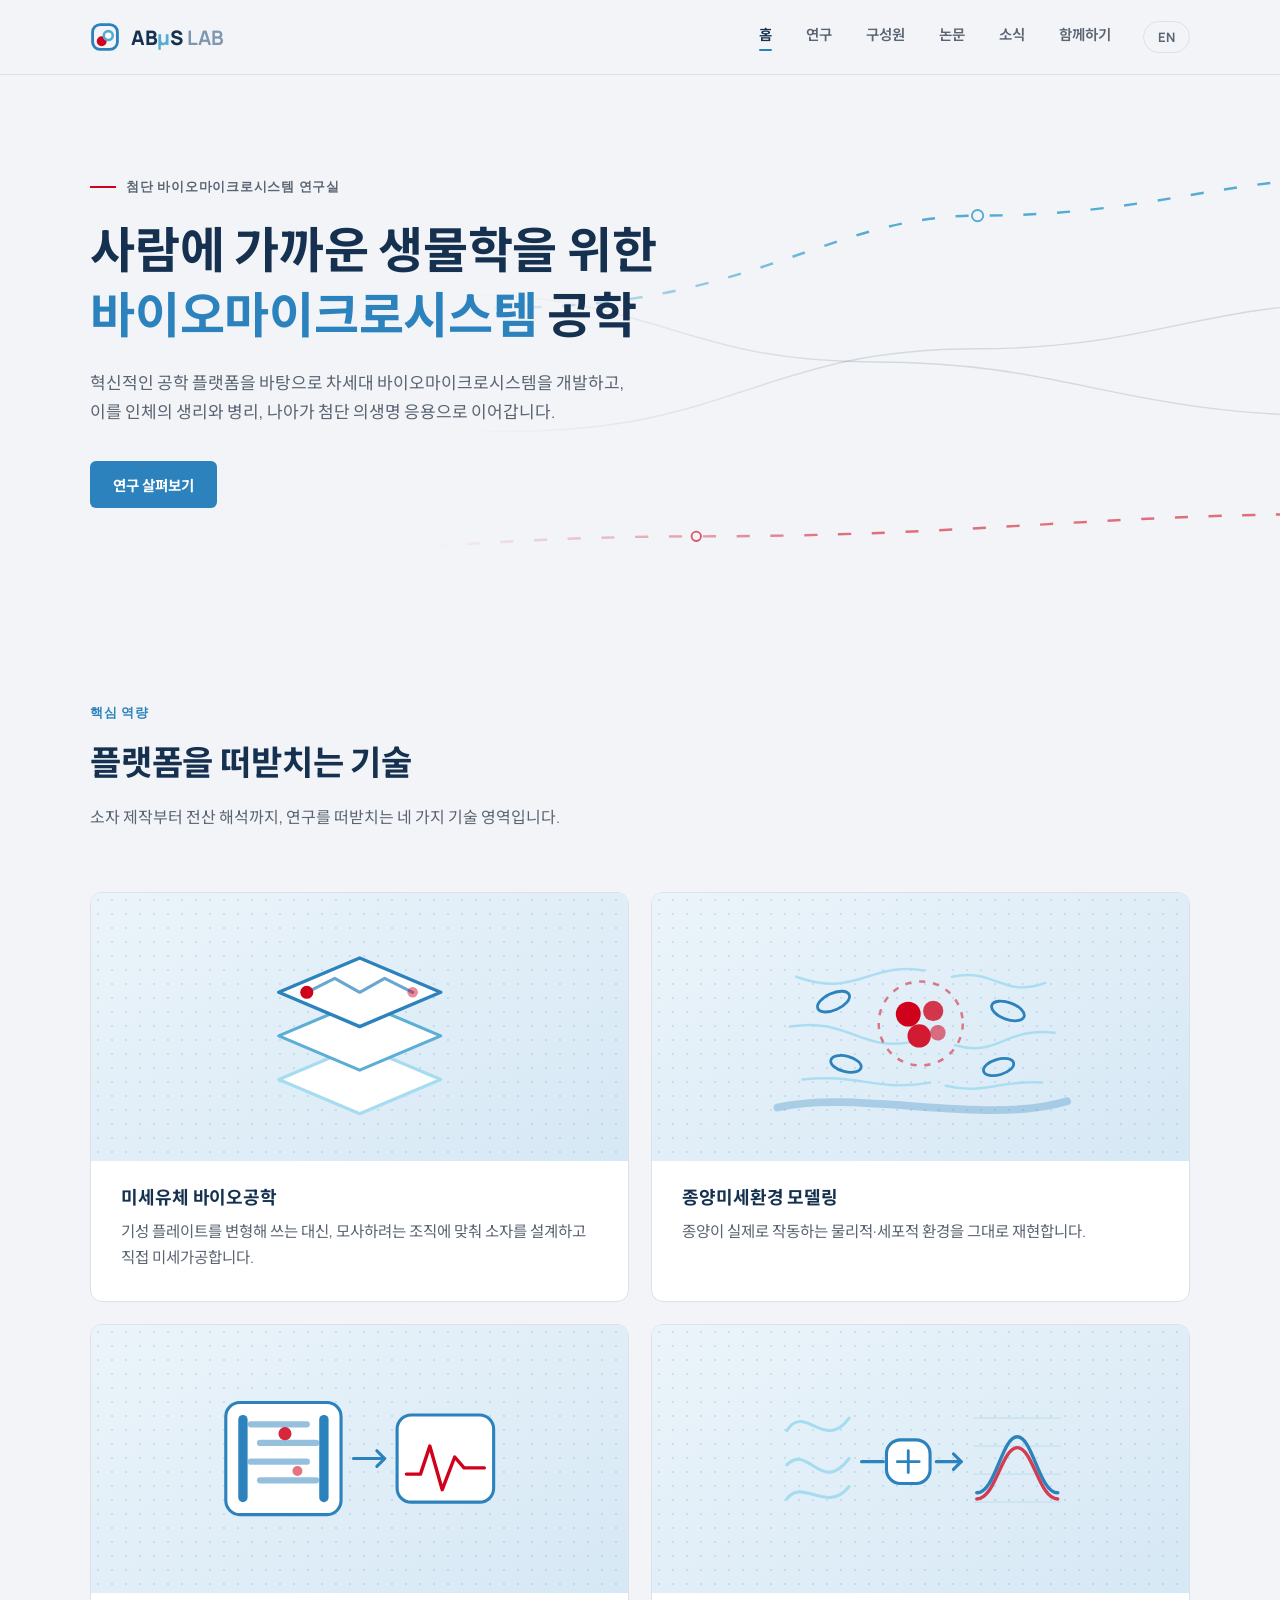
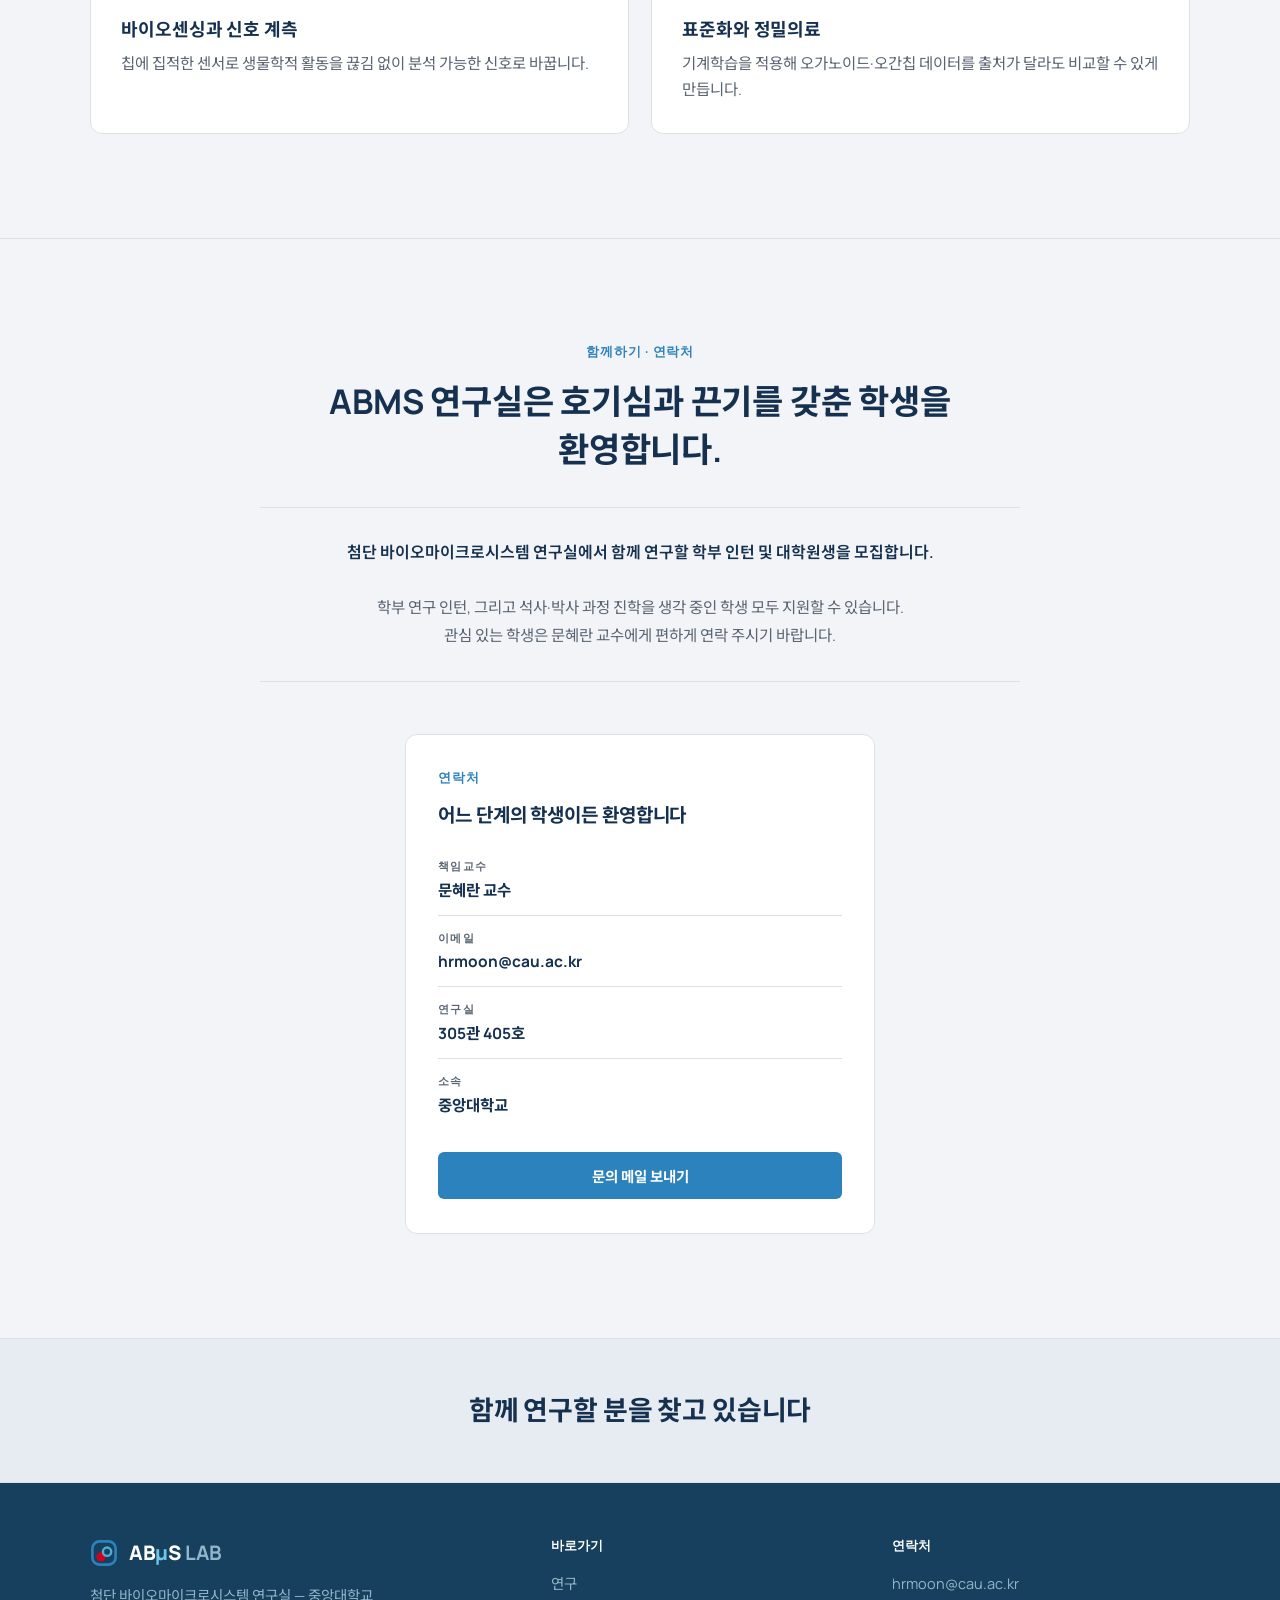
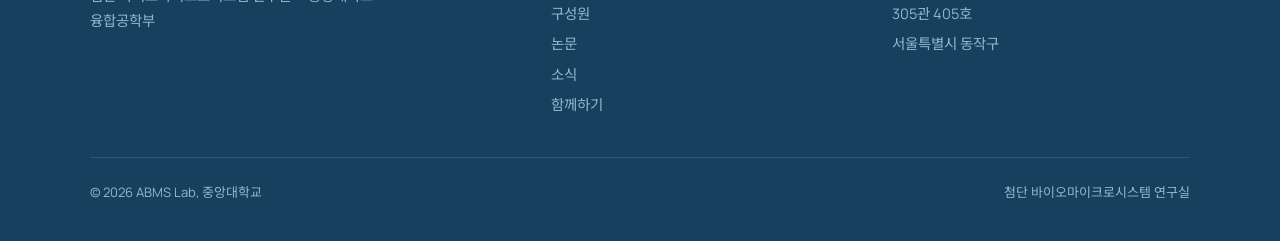
==== index-ko.html @ 49f78093 "Add Korean pages for Home, Research and News English stays the default; a language button in the nav" ====
<!DOCTYPE html>
<html lang="ko">
<head>
<meta charset="UTF-8">
<meta name="viewport" content="width=device-width, initial-scale=1">
<title>ABMS Lab — 첨단 바이오마이크로시스템 연구실</title>
<link rel="preconnect" href="https://fonts.googleapis.com">
<link href="https://fonts.googleapis.com/css2?family=Manrope:wght@400;500;600;700;800&display=swap" rel="stylesheet">
<link href="https://fonts.googleapis.com/css2?family=Noto+Sans+KR:wght@400;500;700;800&display=swap" rel="stylesheet">
<link rel="stylesheet" href="abms-styles.css">
</head>
<body>

<header>
  <nav>
    <input type="checkbox" id="nav-toggle" class="nav-toggle">
    <a class="brand" href="index-ko.html">
      <svg width="30" height="30" viewBox="0 0 64 64" fill="none" aria-hidden="true"><rect x="5.5" y="5.5" width="53" height="53" rx="16" stroke="#2C82BC" stroke-width="6"></rect><circle cx="25" cy="41" r="10.5" fill="#D0021B"></circle><circle cx="39" cy="29" r="9.5" fill="#FFFFFF" stroke="#54ACD2" stroke-width="5.5"></circle></svg>
      <span class="brand-txt">AB<span class="mu">μ</span>S<span class="lab"> LAB</span></span>
    </a>
    <label for="nav-toggle" class="hamburger" aria-label="Open menu">
      <span></span><span></span><span></span>
    </label>
    <ul class="navlinks">
      <li><a href="index-ko.html" class="active">홈</a></li>
      <li><a href="research-ko.html">연구</a></li>
      <li><a href="people.html">구성원</a></li>
      <li><a href="publications.html">논문</a></li>
      <li><a href="news-ko.html">소식</a></li>
      <li><a href="index-ko.html#join">함께하기</a></li>
    </ul>
    <a class="langbtn" href="index.html" hreflang="en" lang="en" aria-label="Read this page in English">EN</a>
  </nav>
</header>

<!-- ============ HERO ============ -->
<section class="hero" id="top">
  <div class="hero-bg" aria-hidden="true">
    <svg viewBox="0 0 1400 560" preserveAspectRatio="xMidYMid slice">
      <path class="ch" d="M-60 486 C 260 486 320 380 560 380 C 800 380 830 292 1060 292 C 1240 292 1300 244 1460 244"></path>
      <path class="ch-live" d="M-60 330 C 240 330 340 248 560 248 C 820 248 900 150 1060 150 C 1240 150 1320 110 1460 110"></path>
      <path class="ch" d="M-60 146 C 240 146 290 234 500 234 C 720 234 740 306 950 306 C 1160 306 1210 364 1460 364"></path>
      <path class="ch-live red" d="M-60 528 C 320 528 460 492 760 492 C 1060 492 1180 468 1460 468"></path>
      <circle class="nd" cx="1060" cy="150" r="6"></circle>
      <circle class="nd red" cx="760" cy="492" r="5"></circle>
    </svg>
  </div>
  <div class="hero-glow" aria-hidden="true"></div>
  <div class="wrap">
    <span class="eyebrow mono">첨단 바이오마이크로시스템 연구실</span>
    <h1>사람에 가까운 생물학을 위한<br><em>바이오마이크로시스템</em> 공학</h1>
    <p class="hero-sub">
      혁신적인 공학 플랫폼을 바탕으로 차세대 바이오마이크로시스템을 개발하고,
      이를 인체의 생리와 병리, 나아가 첨단 의생명 응용으로 이어갑니다.
    </p>
    <div class="hero-cta">
      <a class="btn btn-blue" href="research-ko.html">연구 살펴보기</a>
    </div>
  </div>
</section>

<!-- ============ CAPABILITIES (part of Research) ============ -->
<section class="focus">
  <div class="wrap">
    <div class="sec-head">
      <span class="mono">핵심 역량</span>
      <h2>플랫폼을 떠받치는 기술</h2>
      <p>
        소자 제작부터 전산 해석까지, 연구를 떠받치는 네 가지 기술 영역입니다.
      </p>
    </div>
    <div class="fgrid">

      <div class="fcard">
        <div class="fvis">
          <svg viewBox="0 0 200 125" fill="none" aria-hidden="true">
            <path d="M100 118 L152 96 L100 74 L48 96 Z" fill="#FFFFFF" stroke="#A6DCF0" stroke-width="2" stroke-linejoin="round"/>
            <path d="M100 90 L152 68 L100 46 L48 68 Z" fill="#FFFFFF" stroke="#5BAED6" stroke-width="2" stroke-linejoin="round"/>
            <path d="M100 62 L152 40 L100 18 L48 40 Z" fill="#FFFFFF" stroke="#2C82BC" stroke-width="2.2" stroke-linejoin="round"/>
            <path d="M66 40 L84 31 L100 40 L116 31 L134 40" stroke="#2C82BC" stroke-width="2" stroke-linecap="round" stroke-linejoin="round" opacity=".7"/>
            <circle cx="66" cy="40" r="4.2" fill="#D0021B"/>
            <circle cx="134" cy="40" r="3.4" fill="#D0021B" opacity=".45"/>
          </svg>
        </div>
        <div class="fbody">
          <h3>미세유체 바이오공학</h3>
          <p>기성 플레이트를 변형해 쓰는 대신, 모사하려는 조직에 맞춰 소자를 설계하고 직접 미세가공합니다.</p>
        </div>
      </div>

      <div class="fcard">
        <div class="fvis">
          <svg viewBox="0 0 200 125" fill="none" aria-hidden="true">
            <g stroke="#A6DCF0" stroke-width="1.6" stroke-linecap="round" opacity=".9">
              <path d="M20 30 C 58 44 68 20 102 26"/>
              <path d="M16 62 C 54 56 60 78 94 72"/>
              <path d="M24 96 C 60 92 72 104 106 98"/>
              <path d="M180 34 C 152 44 148 24 120 30"/>
              <path d="M186 66 C 154 62 150 82 122 74"/>
              <path d="M178 98 C 150 96 142 106 116 100"/>
            </g>
            <path d="M8 114 C 60 102 140 126 194 110" stroke="#2C82BC" stroke-width="5" stroke-linecap="round" opacity=".3"/>
            <ellipse cx="44" cy="46" rx="11" ry="5.4" transform="rotate(-24 44 46)" stroke="#2C82BC" stroke-width="1.8"/>
            <ellipse cx="156" cy="52" rx="11" ry="5.4" transform="rotate(20 156 52)" stroke="#2C82BC" stroke-width="1.8"/>
            <ellipse cx="52" cy="86" rx="10" ry="5" transform="rotate(14 52 86)" stroke="#2C82BC" stroke-width="1.8"/>
            <ellipse cx="150" cy="88" rx="10" ry="5" transform="rotate(-16 150 88)" stroke="#2C82BC" stroke-width="1.8"/>
            <circle cx="100" cy="60" r="27" stroke="#D0021B" stroke-width="1.6" stroke-dasharray="4 5" opacity=".5"/>
            <circle cx="92" cy="54" r="8" fill="#D0021B"/>
            <circle cx="108" cy="52" r="6.5" fill="#D0021B" opacity=".78"/>
            <circle cx="99" cy="68" r="7.5" fill="#D0021B" opacity=".9"/>
            <circle cx="111" cy="66" r="5" fill="#D0021B" opacity=".55"/>
          </svg>
        </div>
        <div class="fbody">
          <h3>종양미세환경 모델링</h3>
          <p>종양이 실제로 작동하는 물리적·세포적 환경을 그대로 재현합니다.</p>
        </div>
      </div>

      <div class="fcard">
        <div class="fvis">
          <svg viewBox="0 0 200 125" fill="none" aria-hidden="true">
            <rect x="14" y="26" width="74" height="72" rx="9" fill="#FFFFFF" stroke="#2C82BC" stroke-width="2"/>
            <rect x="22" y="34" width="6" height="56" rx="3" fill="#2C82BC"/>
            <rect x="74" y="34" width="6" height="56" rx="3" fill="#2C82BC"/>
            <g fill="#2C82BC" opacity=".5">
              <rect x="28" y="38" width="40" height="4" rx="2"/>
              <rect x="34" y="50" width="40" height="4" rx="2"/>
              <rect x="28" y="62" width="40" height="4" rx="2"/>
              <rect x="34" y="74" width="40" height="4" rx="2"/>
            </g>
            <circle cx="52" cy="46" r="4.2" fill="#D0021B" opacity=".85"/>
            <circle cx="60" cy="70" r="3.2" fill="#D0021B" opacity=".55"/>
            <path d="M96 62 H116" stroke="#2C82BC" stroke-width="2" stroke-linecap="round"/>
            <path d="M111 57 L116 62 L111 67" stroke="#2C82BC" stroke-width="2" stroke-linecap="round" stroke-linejoin="round"/>
            <rect x="124" y="34" width="62" height="56" rx="9" fill="#FFFFFF" stroke="#2C82BC" stroke-width="2"/>
            <path d="M130 72 L139 72 L145 54 L153 82 L161 61 L167 68 L180 68" stroke="#D0021B" stroke-width="2.2" stroke-linecap="round" stroke-linejoin="round"/>
          </svg>
        </div>
        <div class="fbody">
          <h3>바이오센싱과 신호 계측</h3>
          <p>칩에 집적한 센서로 생물학적 활동을 끊김 없이 분석 가능한 신호로 바꿉니다.</p>
        </div>
      </div>

      <div class="fcard">
        <div class="fvis">
          <svg viewBox="0 0 200 125" fill="none" aria-hidden="true">
            <g stroke="#A6DCF0" stroke-width="2" stroke-linecap="round">
              <path d="M14 44 C 26 26 38 58 54 36"/>
              <path d="M14 66 C 28 52 36 86 54 62"/>
              <path d="M14 88 C 24 74 40 98 54 80"/>
            </g>
            <path d="M62 64 H76" stroke="#2C82BC" stroke-width="2" stroke-linecap="round"/>
            <rect x="78" y="50" width="28" height="28" rx="9" fill="#FFFFFF" stroke="#2C82BC" stroke-width="2"/>
            <path d="M85 64 H99 M92 57 V71" stroke="#2C82BC" stroke-width="1.8" stroke-linecap="round"/>
            <path d="M110 64 H126" stroke="#2C82BC" stroke-width="2" stroke-linecap="round"/>
            <path d="M121 59 L126 64 L121 69" stroke="#2C82BC" stroke-width="2" stroke-linecap="round" stroke-linejoin="round"/>
            <g stroke="#CBE4F0" stroke-width="1.2">
              <line x1="134" y1="36" x2="190" y2="36"/>
              <line x1="134" y1="54" x2="190" y2="54"/>
              <line x1="134" y1="72" x2="190" y2="72"/>
              <line x1="134" y1="90" x2="190" y2="90"/>
            </g>
            <path d="M136 84 C 148 84 152 48 162 48 C 172 48 176 84 188 84" stroke="#2C82BC" stroke-width="2.2" stroke-linecap="round"/>
            <path d="M136 88 C 148 88 152 55 162 55 C 172 55 176 88 188 88" stroke="#D0021B" stroke-width="2.2" stroke-linecap="round" opacity=".75"/>
          </svg>
        </div>
        <div class="fbody">
          <h3>표준화와 정밀의료</h3>
          <p>기계학습을 적용해 오가노이드·오간칩 데이터를 출처가 달라도 비교할 수 있게 만듭니다.</p>
        </div>
      </div>

    </div>
  </div>
</section>


<!-- ============ JOIN ============ -->
<section class="join" id="join">
  <span id="contact"></span>
  <div class="wrap">
    <div class="sec-head">
      <span class="mono">함께하기 · 연락처</span>
      <h2>ABMS 연구실은 호기심과 끈기를 갖춘 학생을 환영합니다.</h2>
    </div>

    <div class="jintro ruled">
      <p class="kr">
        첨단 바이오마이크로시스템 연구실에서 함께 연구할 학부 인턴 및 대학원생을 모집합니다.
      </p>
      <p class="en">
        학부 연구 인턴, 그리고 석사·박사 과정 진학을 생각 중인 학생 모두 지원할 수 있습니다.<br>
        관심 있는 학생은 문혜란 교수에게 편하게 연락 주시기 바랍니다.
      </p>
    </div>

    <div class="card-contact centered">
      <span class="mono">연락처</span>
      <h3>어느 단계의 학생이든 환영합니다</h3>
      <div class="crow"><span class="cl">책임교수</span><span class="cv">문혜란 교수</span></div>
      <div class="crow"><span class="cl">이메일</span><a class="cv" href="mailto:hrmoon@cau.ac.kr">hrmoon@cau.ac.kr</a></div>
      <div class="crow"><span class="cl">연구실</span><span class="cv">305관 405호</span></div>
      <div class="crow"><span class="cl">소속</span><span class="cv">중앙대학교</span></div>
      <a class="btn btn-blue" href="mailto:hrmoon@cau.ac.kr?subject=ABMS%20Lab%20Inquiry">문의 메일 보내기</a>
    </div>
  </div>
</section>

<!-- ============ CTA BAND ============ -->
<section class="band">
  <div class="wrap">
    <h2>함께 연구할 분을 찾고 있습니다</h2>
  </div>
</section>

<!-- ============ FOOTER ============ -->
<footer>
  <div class="wrap">
    <div class="fcols">
      <div>
        <a class="brand" href="index-ko.html" style="text-decoration:none;">
          <svg width="28" height="28" viewBox="0 0 64 64" fill="none" aria-hidden="true"><rect x="5.5" y="5.5" width="53" height="53" rx="16" stroke="#2C82BC" stroke-width="6"></rect><circle cx="25" cy="41" r="10.5" fill="#D0021B"></circle><circle cx="39" cy="29" r="9.5" fill="#16405E" stroke="#54ACD2" stroke-width="5.5"></circle></svg>
          <span class="brand-txt">AB<span class="mu">μ</span>S<span class="lab"> LAB</span></span>
        </a>
        <p>첨단 바이오마이크로시스템 연구실 — 중앙대학교 융합공학부</p>
      </div>
      <div>
        <h4>바로가기</h4>
        <ul>
          <li><a href="research-ko.html">연구</a></li>
          <li><a href="people.html">구성원</a></li>
          <li><a href="publications.html">논문</a></li>
          <li><a href="news-ko.html">소식</a></li>
          <li><a href="index-ko.html#join">함께하기</a></li>
        </ul>
      </div>
      <div>
        <h4>연락처</h4>
        <ul>
          <li><a href="mailto:hrmoon@cau.ac.kr">hrmoon@cau.ac.kr</a></li>
          <li>305관 405호</li>
          <li>서울특별시 동작구</li>
        </ul>
      </div>
    </div>
    <div class="fbot">
      <span>© 2026 ABMS Lab, 중앙대학교</span>
      <span>첨단 바이오마이크로시스템 연구실</span>
    </div>
  </div>
</footer>

</body>
</html>
---- abms-styles.css ----
:root{
    --navy:#15314F;
    --navy-deep:#16405E;
    --blue:#2C82BC;
    --cyan:#54ACD2;
    --blue-soft:#E4F1F8;
    --red:#D0021B;
    --white:#FFFFFF;
    --off:#F2F4F7;
    --paper:#F2F4F7;
    --gray:#5A6472;
    --line:#DCE1E8;
  }
  *{box-sizing:border-box;}
  html{scroll-behavior:smooth;}
  body{
    margin:0;
    font-family:'Manrope','Noto Sans KR',sans-serif;
    color:var(--navy);
    background:var(--paper);
    -webkit-font-smoothing:antialiased;
    overflow-x:hidden;
  }
  h1,h2,h3,h4{margin:0;letter-spacing:-0.02em;line-height:1.12;}
  p{margin:0;}
  a{color:inherit;}
  .mono{
    font-family:'Manrope',sans-serif;
    font-weight:700;
    font-size:12.5px;
    letter-spacing:0.14em;
    text-transform:uppercase;
  }
  section[id], span[id]{scroll-margin-top:90px;}
  .wrap{max-width:1180px;margin:0 auto;padding:0 40px;}
  :focus-visible{outline:2px solid var(--blue);outline-offset:3px;}
  @media(max-width:820px){.wrap{padding:0 22px;}}

  /* ---------- KOREAN TYPOGRAPHY ---------- */
  /* Hangul must not break mid-word, and the tight Latin tracking and
     leading don't suit it, so the Korean pages relax both. */
  html[lang="ko"] body{word-break:keep-all;}
  html[lang="ko"] h1,
  html[lang="ko"] h2,
  html[lang="ko"] h3,
  html[lang="ko"] h4{letter-spacing:-0.005em;}
  html[lang="ko"] .hero h1{max-width:24ch;line-height:1.32;}
  html[lang="ko"] .pagehead h1{max-width:26ch;line-height:1.34;}
  html[lang="ko"] .pagehead.slim h1{line-height:1.34;}
  html[lang="ko"] .sec-head h2,
  html[lang="ko"] .band h2{line-height:1.42;}
  html[lang="ko"] .racc h3{line-height:1.4;}
  html[lang="ko"] .brand-txt{letter-spacing:-0.02em;}
  html[lang="ko"] .mono{letter-spacing:.06em;}

  /* ---------- NAV ---------- */
  header{
    position:sticky;top:0;z-index:60;
    background:rgba(242,244,247,0.94);
    backdrop-filter:blur(12px);
    border-bottom:1px solid var(--line);
  }
  nav{
    max-width:1180px;margin:0 auto;padding:0 40px;
    height:74px;
    display:flex;align-items:center;justify-content:space-between;gap:32px;
  }
  .brand{display:flex;align-items:center;gap:11px;text-decoration:none;flex-shrink:0;}
  .brand-txt{font-weight:800;font-size:20px;letter-spacing:-0.02em;color:var(--navy);}
  .brand-txt .mu{color:var(--cyan);}
  .brand-txt .lab{color:#7E97AE;font-weight:700;letter-spacing:0.01em;}
  footer .brand-txt .mu{color:#6FC6E6;}
  footer .brand-txt .lab{color:#93B6CA;}
  .navlinks{display:flex;gap:34px;list-style:none;margin:0 0 0 auto;padding:0;
    font-size:14.5px;font-weight:600;}
  .navlinks a{text-decoration:none;color:var(--gray);transition:color .15s;}
  .navlinks a:hover{color:var(--navy);}
  .langbtn{
    order:2;flex-shrink:0;
    font-size:13px;font-weight:700;text-decoration:none;
    color:var(--gray);
    border:1.5px solid var(--line);border-radius:20px;
    padding:6px 14px;
    transition:border-color .15s,color .15s;
  }
  .langbtn:hover{border-color:var(--blue);color:var(--blue);}
  .navlinks{order:1;}
  .btn{
    display:inline-flex;align-items:center;justify-content:center;gap:8px;
    font-weight:700;font-size:14.5px;
    padding:12px 22px;border-radius:6px;
    text-decoration:none;border:1.5px solid transparent;
    transition:transform .15s, background .15s, color .15s;
    white-space:nowrap;
  }
  .btn-blue{background:var(--blue);color:var(--white);}
  .btn-blue:hover{transform:translateY(-1px);background:#1C6F9E;}
  .btn-outline{border-color:var(--line);color:var(--navy);background:var(--white);}
  .btn-outline:hover{border-color:var(--navy);}
  .btn-ghost-light{border-color:rgba(255,255,255,0.4);color:var(--white);}
  .btn-ghost-light:hover{background:var(--white);color:var(--navy);}
  /* mobile menu (CSS-only, no JS) */
  .nav-toggle{display:none;}
  .hamburger{display:none;}
  @media(max-width:900px){
    nav{
      padding:0 22px;
      height:auto;min-height:64px;
      flex-wrap:wrap;
      row-gap:0;
      padding-top:12px;padding-bottom:12px;
    }
    .hamburger{
      display:flex;flex-direction:column;justify-content:center;gap:5px;
      order:2;margin-left:12px;padding:10px 4px;cursor:pointer;
    }
    .langbtn{order:1;margin-left:auto;font-size:12.5px;padding:5px 12px;}
    .navlinks{order:3;}
    .hamburger span{
      display:block;width:23px;height:2px;border-radius:2px;
      background:var(--navy);
      transition:transform .22s ease, opacity .18s ease;
    }
    .nav-toggle:checked ~ .hamburger span:nth-child(1){transform:translateY(7px) rotate(45deg);}
    .nav-toggle:checked ~ .hamburger span:nth-child(2){opacity:0;}
    .nav-toggle:checked ~ .hamburger span:nth-child(3){transform:translateY(-7px) rotate(-45deg);}
    .navlinks{
      display:none;
      flex-basis:100%;
      flex-direction:column;
      gap:0;margin:0;padding:6px 0 10px;
    }
    .nav-toggle:checked ~ .navlinks{display:flex;}
    .navlinks li{border-top:1px solid var(--line);}
    .navlinks a{display:block;padding:14px 2px;font-size:16px;}
    .navlinks a.active{color:var(--blue);}
    .navlinks a.active::after{display:none;}
  }

  /* ---------- HERO ---------- */
  .hero{
    position:relative;
    background:var(--off);
    color:var(--navy);
    padding:96px 0 92px;
    overflow:hidden;
  }
  .hero .wrap{position:relative;z-index:3;}
  .hero-bg{
    position:absolute;inset:0;z-index:1;opacity:1;
    -webkit-mask-image:linear-gradient(95deg,transparent 0%,transparent 36%,#000 66%,#000 100%);
    mask-image:linear-gradient(95deg,transparent 0%,transparent 36%,#000 66%,#000 100%);
  }
  .hero-bg svg{width:100%;height:100%;display:block;}
  .ch{fill:none;stroke:rgba(32,56,84,.14);stroke-width:1.5;}
  .ch-live{
    fill:none;stroke:var(--cyan);stroke-width:2.6;opacity:1;
    stroke-dasharray:14 22;
    animation:dash 3s linear infinite;
  }
  .ch-live.red{stroke:var(--red);animation-duration:4.2s;opacity:.55;}
  @keyframes dash{to{stroke-dashoffset:-144;}}
  .nd{fill:var(--off);stroke:var(--cyan);stroke-width:2;}
  .nd.red{stroke:var(--red);}
  .hero-glow{display:none;}
  .eyebrow{
    display:inline-flex;align-items:center;gap:10px;
    color:var(--gray);margin-bottom:22px;
  }
  .eyebrow::before{
    content:'';width:26px;height:2px;background:var(--red);display:block;
  }
  .hero h1{
    font-size:clamp(33px,4.3vw,49px);
    font-weight:700;
    line-height:1.14;
    max-width:17ch;
  }
  .hero h1 em{font-style:normal;color:var(--blue);}
  .hero-sub{
    margin-top:22px;max-width:56ch;
    font-size:17px;line-height:1.7;
    color:var(--gray);
  }
  .hero-cta{margin-top:34px;display:flex;gap:14px;flex-wrap:wrap;}
  @media(max-width:820px){
    .hero{padding:74px 0 70px;}
    /* at phone width the text spans the full column, so the line art steps back */
    .hero-bg{opacity:.3;-webkit-mask-image:none;mask-image:none;}
  }
  @media(max-width:560px){
    .hero{padding:56px 0 54px;}
    .hero h1{font-size:29px;}
    .hero-sub{font-size:16px;}
    .hero-cta .btn{width:100%;}
  }
  @media (prefers-reduced-motion: reduce){
    .ch-live{animation:none;}html{scroll-behavior:auto;}
  }

  /* ---------- SECTION SHELL ---------- */
  section{padding:104px 0;}
  .sec-head{max-width:720px;margin-bottom:60px;}
  .sec-head .mono{color:var(--blue);display:block;margin-bottom:16px;}
  .sec-head h2{font-size:clamp(25px,2.9vw,34px);font-weight:700;line-height:1.2;}
  .sec-head p{margin-top:18px;font-size:16px;line-height:1.72;color:var(--gray);}

  /* ---------- RESEARCH ACCORDION ---------- */
  .platform{background:var(--paper);}
  .racc-hint{
    font-size:13px;font-weight:700;letter-spacing:.1em;text-transform:uppercase;
    color:var(--gray);margin-bottom:18px;
  }
  .racc{
    border:1px solid var(--line);border-radius:12px;
    background:var(--white);
    margin-bottom:14px;overflow:hidden;
    transition:border-color .18s, box-shadow .18s;
  }
  .racc:hover{border-color:#BCCBD9;}
  .racc[open]{
    border-color:var(--blue);
    box-shadow:0 10px 34px rgba(20,42,68,.08);
  }
  .racc > summary{
    list-style:none;cursor:pointer;
    display:grid;grid-template-columns:56px 1fr 34px;
    gap:22px;align-items:start;
    padding:26px 28px;
  }
  .racc > summary::-webkit-details-marker{display:none;}
  .rnum{
    font-size:14px;font-weight:800;color:var(--blue);
    background:var(--blue-soft);border:1.5px solid var(--blue-soft);
    width:46px;height:46px;border-radius:50%;
    display:flex;align-items:center;justify-content:center;
  }
  .racc[open] .rnum{background:var(--blue);border-color:var(--blue);color:var(--white);}
  .rhead{display:block;min-width:0;}
  .rcat{display:block;color:var(--blue);margin-bottom:9px;font-size:11.5px;}
  .racc h3{font-size:20px;font-weight:700;margin-bottom:9px;}
  .racc h3 em{font-style:italic;}
  .rlede{display:block;font-size:15px;line-height:1.7;color:var(--gray);max-width:62ch;}
  .rchev{
    width:32px;height:32px;border-radius:50%;
    border:1.5px solid var(--line);color:var(--blue);
    display:flex;align-items:center;justify-content:center;
    transition:transform .2s, border-color .2s, background .2s;
    margin-top:6px;
  }
  .racc > summary:hover .rchev{border-color:var(--blue);background:var(--blue-soft);}
  .racc[open] .rchev{transform:rotate(180deg);border-color:var(--blue);}

  .rbody{
    padding:4px 28px 30px 126px;
    display:grid;grid-template-columns:1fr;gap:26px;
  }
  .racc-fig{border-radius:10px;overflow:hidden;border:1px solid var(--line);}
  .racc-fig.tile{
    aspect-ratio:16/6;
    display:flex;align-items:center;justify-content:center;
    background-color:#E2EEF7;
    background-image:
      radial-gradient(circle, rgba(44,130,188,.16) 1px, transparent 1.2px),
      linear-gradient(150deg, #EBF4FA 0%, #D6E8F5 100%);
    background-size:14px 14px, 100% 100%;
  }
  .racc-fig.figure{background:var(--white);}
  @media(max-width:820px){
    .racc > summary{grid-template-columns:42px 1fr 28px;gap:14px;padding:20px 18px;}
    .rnum{width:38px;height:38px;font-size:12.5px;}
    .rchev{width:28px;height:28px;margin-top:3px;}
    .racc h3{font-size:17.5px;}
    .rlede{font-size:14.5px;}
    .rbody{padding:0 18px 24px;}
    .racc-fig.tile{aspect-ratio:16/9;}
  }

  /* ---------- FOCUS CARDS ---------- */
  .focus{background:var(--paper);}
  .fgrid{display:grid;grid-template-columns:repeat(2,1fr);gap:22px;}
  .fcard{
    background:var(--white);
    border:1px solid var(--line);
    border-radius:12px;
    padding:0;
    overflow:hidden;
    display:flex;flex-direction:column;
    transition:transform .2s, box-shadow .2s;
  }
  .fcard:hover{transform:translateY(-3px);box-shadow:0 14px 38px rgba(20,42,68,.09);}
  .fvis{
    aspect-ratio:2/1;
    display:flex;align-items:center;justify-content:center;
    background-color:#E2EEF7;
    background-image:
      radial-gradient(circle, rgba(44,130,188,.16) 1px, transparent 1.2px),
      linear-gradient(150deg, #EBF4FA 0%, #D6E8F5 100%);
    background-size:14px 14px, 100% 100%;
    overflow:hidden;
  }
  .fvis svg{
    width:58%;height:auto;display:block;
    transition:transform .35s cubic-bezier(.2,.7,.3,1);
  }
  .fcard:hover .fvis svg{transform:scale(1.045);}
  .fbody{padding:26px 30px 30px;}
  .fcard h3{font-size:18px;font-weight:700;margin-bottom:10px;}
  .fcard p{font-size:15.5px;line-height:1.72;color:var(--gray);}
  @media(max-width:820px){.fgrid{grid-template-columns:1fr;}}
  @media(max-width:560px){
    .fvis{aspect-ratio:16/10;}
    .fvis svg{width:70%;}
    .fbody{padding:22px 24px 26px;}
  }


  /* ---------- PEOPLE ---------- */
  .people{background:var(--paper);}
  .pi-row{
    display:grid;grid-template-columns:230px 1fr;gap:48px;
    align-items:start;
    padding-bottom:56px;margin-bottom:56px;
    border-bottom:1px solid var(--line);
  }
  .portrait{
    width:100%;aspect-ratio:3/4;border-radius:12px;overflow:hidden;
    background:linear-gradient(150deg,#EBF4FA,#D6E8F5);
    border:1px solid var(--line);
    display:flex;align-items:flex-end;justify-content:center;
    position:relative;
  }
  .portrait img{width:100%;height:100%;object-fit:cover;object-position:50% 12%;display:block;}
  .portrait .ph{
    opacity:.5;margin-bottom:0;
  }
  .pi-row .role{color:var(--blue);display:block;margin-bottom:12px;}
  .pi-row h3{font-size:25px;font-weight:700;margin-bottom:6px;}
  .pi-row .sub{font-size:15.5px;font-weight:700;color:var(--gray);margin-bottom:22px;}
  .pi-row .bio{font-size:15.5px;line-height:1.78;color:var(--gray);max-width:62ch;}
  .pi-row .bio + .bio{margin-top:14px;}
  .pi-links{margin-top:24px;display:flex;gap:10px;flex-wrap:wrap;}
  .pi-links a{
    font-size:13.5px;font-weight:700;text-decoration:none;
    padding:9px 16px;border:1.5px solid var(--line);border-radius:6px;
    color:var(--navy);transition:border-color .15s,color .15s;
  }
  .pi-links a:hover{border-color:var(--blue);color:var(--blue);}

  .team-label{
    display:flex;align-items:baseline;justify-content:space-between;
    gap:20px;flex-wrap:wrap;margin-bottom:30px;
  }
  .team-label h3{font-size:20px;font-weight:700;}
  .team-label .mono{color:var(--gray);}
  .tgrid{
    display:grid;grid-template-columns:repeat(5,1fr);gap:20px;
  }
  .tcard{}
  .tcard .portrait{aspect-ratio:3/4;border-radius:10px;margin-bottom:16px;}
  .tcard h4{font-size:15.5px;font-weight:800;margin-bottom:5px;}
  .tcard .pos{font-size:12.5px;color:var(--blue);font-weight:700;margin-bottom:7px;}
  .tcard .topic{font-size:12.5px;line-height:1.6;color:var(--gray);}
  .tcard.open .portrait{
    background:var(--off);border:1.5px dashed var(--line);
    align-items:center;
  }
  .tcard.open h4{color:var(--gray);}
  @media(max-width:1100px){.tgrid{grid-template-columns:repeat(4,1fr);}}
  @media(max-width:860px){.tgrid{grid-template-columns:repeat(3,1fr);}}
  @media(max-width:620px){.tgrid{grid-template-columns:repeat(2,1fr);}}
  @media(max-width:420px){.tgrid{grid-template-columns:1fr;}
    .tcard .portrait{max-width:200px;}}
  @media(max-width:820px){
    .pi-row{grid-template-columns:1fr;gap:28px;}
    .portrait{max-width:220px;}
  }


  /* ---------- PAGE HEADER (sub-pages) ---------- */
  .pagehead{
    position:relative;
    background:var(--off);
    color:var(--navy);
    padding:96px 0 88px;
    overflow:hidden;
  }
  .pagehead .wrap{position:relative;z-index:3;}
  .pagehead .eyebrow{color:var(--gray);margin-bottom:22px;}
  .pagehead h1{font-size:clamp(28px,3.6vw,40px);font-weight:700;max-width:22ch;}
  .pagehead p{
    margin-top:22px;max-width:58ch;
    font-size:17px;line-height:1.7;color:var(--gray);
  }
  .crumb{
    display:flex;gap:9px;align-items:center;
    font-size:13px;font-weight:700;color:var(--gray);margin-bottom:20px;
  }
  .crumb a{text-decoration:none;}
  .crumb a:hover{color:var(--blue);}
  .navlinks a.active{color:var(--navy);}
  .navlinks a.active::after{
    content:'';display:block;height:2px;background:var(--blue);
    margin-top:5px;border-radius:2px;
  }
  .pagehead.slim{
    padding:48px 0;
    min-height:270px;
    display:flex;align-items:center;
  }
  .pagehead.slim > .wrap{width:100%;}
  .pagehead.slim h1{font-size:32px;line-height:1.18;font-weight:700;max-width:26ch;}
  .pagehead.slim p{margin-top:16px;font-size:16px;max-width:64ch;}
  @media(max-width:820px){
    .pagehead{padding:64px 0 60px;}
    .pagehead.slim{padding:40px 0;min-height:214px;}
    .pagehead.slim h1{font-size:26px;}
  }

  /* ---------- PI DETAIL ---------- */
  .pi-detail{margin-top:26px;border-top:1px solid var(--line);}
  .pi-detail summary{
    list-style:none;cursor:pointer;
    display:flex;align-items:center;justify-content:space-between;gap:16px;
    padding:18px 0 0;
    font-size:14.5px;font-weight:800;color:var(--blue);
  }
  .pi-detail summary::-webkit-details-marker{display:none;}
  .pi-detail summary .chev{
    width:22px;height:22px;border-radius:50%;
    border:1.5px solid var(--blue);
    display:flex;align-items:center;justify-content:center;
    transition:transform .2s;flex-shrink:0;
  }
  .pi-detail[open] summary .chev{transform:rotate(180deg);}
  .pi-detail summary:hover{color:var(--navy);}
  .pi-body{padding-top:26px;display:grid;grid-template-columns:1fr 1fr;gap:40px;}
  .cvblock h4{
    font-size:12.5px;letter-spacing:.14em;text-transform:uppercase;
    font-weight:700;color:var(--gray);margin-bottom:16px;
    padding-bottom:10px;border-bottom:1px solid var(--line);
  }
  .cvitem{padding:13px 0;border-bottom:1px solid var(--line);}
  .cvitem:last-child{border-bottom:none;}
  .cvitem .t{font-size:15px;font-weight:800;line-height:1.42;}
  .cvitem .o{font-size:14px;color:var(--gray);margin-top:3px;line-height:1.5;}
  .cvitem .d{
    font-size:12.5px;font-weight:700;color:var(--blue);margin-top:5px;
  }
  @media(max-width:820px){.pi-body{grid-template-columns:1fr;gap:28px;}}

  /* ---------- PUBLICATIONS ---------- */
  .pubs{background:var(--paper);}
  .yearblock{margin-bottom:44px;}
  .yearbar{
    display:flex;align-items:center;gap:16px;margin-bottom:6px;
    padding-bottom:12px;border-bottom:2px solid var(--navy);
  }
  .yearbar .yr{font-size:22px;font-weight:700;letter-spacing:-0.02em;}
  .yearbar .ct{
    font-size:12px;font-weight:700;letter-spacing:.1em;text-transform:uppercase;
    color:var(--gray);
  }
  .pub{
    display:grid;grid-template-columns:44px 1fr;gap:18px;
    padding:22px 0;border-bottom:1px solid var(--line);
  }
  .pub:last-child{border-bottom:none;}
  .pub .n{
    font-size:13.5px;font-weight:800;color:var(--blue);
    padding-top:2px;
  }
  .pub .ti{font-size:16px;font-weight:700;line-height:1.45;margin-bottom:8px;}
  .pub .ti a{text-decoration:none;}
  .pub .ti a:hover{color:var(--blue);text-decoration:underline;}
  .pub .au{font-size:14px;line-height:1.65;color:var(--gray);margin-bottom:7px;}
  .pub .au b{color:var(--navy);font-weight:800;}
  .pub .jr{font-size:14px;color:var(--navy);font-weight:600;}
  .pub .jr em{font-style:italic;}
  .pub .jr .dt{color:var(--gray);font-weight:400;}
  .badges{margin-top:11px;display:flex;gap:7px;flex-wrap:wrap;}
  .badge{
    font-size:11.5px;font-weight:700;letter-spacing:.02em;
    padding:4px 10px;border-radius:20px;
    background:var(--blue-soft);color:var(--blue);
  }
  .badge.hl{background:#FBE9EB;color:var(--red);}
  .pubnote{
    margin-top:8px;font-size:13.5px;color:var(--gray);
  }
  .pub .ti, .pub .au, .pub .jr{overflow-wrap:anywhere;}
  @media(max-width:820px){
    .pub{grid-template-columns:1fr;gap:6px;}
    .pub .n{display:none;}
    .pub{padding:18px 0;}
    .pub .ti{font-size:15.5px;}
  }

  .pubgroup{
    display:flex;align-items:baseline;gap:14px;flex-wrap:wrap;
    margin:0 0 30px;padding-bottom:14px;
    border-bottom:3px solid var(--blue);
  }
  .pubgroup h2{font-size:20px;font-weight:700;}
  .pubgroup .ct{
    font-size:12px;font-weight:700;letter-spacing:.1em;text-transform:uppercase;
    color:var(--gray);
  }
  .pubgroup.second{margin-top:64px;}

  /* ---------- NEWS ---------- */
  .news{background:var(--paper);}
  .nlist{max-width:820px;margin:0 auto;}
  .nitem{
    display:grid;grid-template-columns:132px 1fr;gap:30px;
    padding:30px 0;border-bottom:1px solid var(--line);
  }
  .nitem:first-child{border-top:1px solid var(--line);}
  .ndate{padding-top:3px;}
  .ndate .d{
    font-size:13px;font-weight:700;color:var(--blue);
    letter-spacing:.02em;display:block;
  }
  .ntag{
    display:inline-block;margin-top:9px;
    font-size:11px;font-weight:700;letter-spacing:.1em;text-transform:uppercase;
    color:var(--gray);background:var(--off);
    border:1px solid var(--line);border-radius:20px;padding:3px 10px;
  }
  .nitem h3{font-size:18px;font-weight:700;line-height:1.4;margin-bottom:9px;}
  .nitem p{font-size:15.5px;line-height:1.75;color:var(--gray);margin:0;}
  .nitem p + p{margin-top:10px;}
  .nempty{
    max-width:820px;margin:34px auto 0;
    font-size:14.5px;color:var(--gray);text-align:center;
  }
  @media(max-width:700px){
    .nitem{grid-template-columns:1fr;gap:10px;padding:26px 0;}
    .ndate{display:flex;align-items:center;gap:10px;padding-top:0;}
    .ntag{margin-top:0;}
    .nitem h3{font-size:17px;}
  }

  /* ---------- FIGURE + LIGHTBOX ---------- */
  .pvis.figure{
    background:var(--white);
    padding:0;border:1px solid var(--line);
    aspect-ratio:auto;
  }
  .figbtn{
    display:block;width:100%;padding:0;border:0;margin:0;
    background:none;cursor:zoom-in;line-height:0;
    border-radius:10px;overflow:hidden;position:relative;
  }
  .figbtn img{width:100%;height:auto;display:block;}
  .figbtn .zoom{
    position:absolute;right:10px;bottom:10px;
    display:flex;align-items:center;gap:6px;
    background:rgba(13,49,74,.75);color:#fff;
    font-size:11.5px;font-weight:700;letter-spacing:.04em;
    padding:5px 10px;border-radius:20px;
    opacity:0;transition:opacity .18s;
  }
  .figbtn:hover .zoom,.figbtn:focus-visible .zoom{opacity:1;}
  .figcap{
    font-size:13px;line-height:1.6;color:var(--gray);
    margin-top:10px;
  }

  .lightbox{
    position:fixed;inset:0;z-index:200;
    display:none;align-items:center;justify-content:center;
    background:rgba(8,18,38,.88);
    padding:32px;
  }
  .lightbox.open{display:flex;}
  .lightbox img{
    max-width:100%;max-height:88vh;
    width:auto;height:auto;
    border-radius:8px;background:#fff;
    box-shadow:0 24px 70px rgba(0,0,0,.45);
  }
  .lightbox .lb-close{
    position:absolute;top:18px;right:22px;
    width:42px;height:42px;border-radius:50%;
    border:1px solid rgba(255,255,255,.35);
    background:rgba(255,255,255,.10);color:#fff;
    font-size:22px;line-height:1;cursor:pointer;
    display:flex;align-items:center;justify-content:center;
  }
  .lightbox .lb-close:hover{background:rgba(255,255,255,.2);}
  .lightbox .lb-cap{
    position:absolute;left:0;right:0;bottom:16px;
    text-align:center;color:#C6E2EF;font-size:13px;padding:0 32px;
  }
  @media(max-width:820px){
    .lightbox{padding:16px;}
    .lightbox .lb-close{top:10px;right:12px;}
  }

  /* ---------- JOIN ---------- */
    .join{background:var(--off);border-top:1px solid var(--line);}
  .jgrid{display:grid;grid-template-columns:1.05fr .95fr;gap:64px;align-items:start;}
  .jlist{list-style:none;margin:0;padding:0;}
  .jlist li{
    display:flex;gap:16px;padding:22px 0;border-bottom:1px solid var(--line);
  }
  .jlist li:first-child{border-top:1px solid var(--line);}
  .jlist .k{
    flex-shrink:0;width:26px;height:26px;border-radius:50%;
    background:var(--blue);color:var(--white);
    display:flex;align-items:center;justify-content:center;
    font-size:12px;font-weight:800;margin-top:2px;
  }
  .jlist h4{font-size:16.5px;font-weight:800;margin-bottom:6px;}
  .jlist p{font-size:14.5px;line-height:1.7;color:var(--gray);}
  .card-contact{
    background:var(--white);border:1px solid var(--line);
    border-radius:12px;padding:34px 32px;
    position:sticky;top:110px;
  }
  .card-contact .mono{color:var(--blue);display:block;margin-bottom:18px;}
  .card-contact h3{font-size:19px;font-weight:700;margin-bottom:18px;}
  .crow{display:flex;flex-direction:column;gap:4px;padding:14px 0;border-bottom:1px solid var(--line);}
  .crow:last-of-type{border-bottom:none;}
  .crow .cl{font-family:'Manrope',sans-serif;font-weight:700;font-size:11px;letter-spacing:.12em;
    text-transform:uppercase;color:var(--gray);}
  .crow .cv{font-size:15.5px;font-weight:700;text-decoration:none;}
  .crow a.cv:hover{color:var(--blue);}
  .card-contact .btn{width:100%;margin-top:22px;}
  @media(max-width:900px){.jgrid{grid-template-columns:1fr;gap:40px;}
    .card-contact{position:static;}}

  /* --- centred join layout --- */
  .join .sec-head{margin-left:auto;margin-right:auto;text-align:center;max-width:760px;margin-bottom:34px;}
  .jintro{max-width:760px;margin:0 auto 60px;text-align:center;}
  .jintro .kr{
    font-size:16px;line-height:1.85;color:var(--navy);font-weight:600;
    margin-bottom:26px;
  }
  .jintro .lead{
    font-style:italic;font-size:17px;line-height:1.62;color:var(--blue);
    font-weight:600;margin-bottom:20px;
  }
  .jintro .en{font-size:15.5px;line-height:1.78;color:var(--gray);}
  .jintro.ruled{
    border-top:1px solid var(--line);
    border-bottom:1px solid var(--line);
    padding:30px 0 32px;
    margin-bottom:52px;
  }
  .jintro .rule{
    width:38px;height:2px;background:var(--red);
    margin:0 auto 26px;border-radius:2px;
  }
  .jcards{
    display:grid;grid-template-columns:repeat(4,1fr);gap:20px;
    max-width:1180px;margin:0 auto;
  }
  .jcard{
    background:var(--white);border:1px solid var(--line);
    border-radius:12px;padding:30px 24px 28px;text-align:center;
    transition:transform .2s, box-shadow .2s;
  }
  .jcard:hover{transform:translateY(-3px);box-shadow:0 14px 38px rgba(20,42,68,.09);}
  .jcard .k{
    width:34px;height:34px;border-radius:50%;
    background:var(--blue);color:var(--white);
    display:flex;align-items:center;justify-content:center;
    font-size:14px;font-weight:800;margin:0 auto 16px;
  }
  .jcard h4{font-size:16px;font-weight:800;margin-bottom:9px;line-height:1.35;}
  .jcard p{font-size:14px;line-height:1.7;color:var(--gray);}
  @media(max-width:1000px){.jcards{grid-template-columns:repeat(2,1fr);}}
  @media(max-width:560px){
    .jcards{grid-template-columns:1fr;}
    .jintro{margin-bottom:44px;}
    .jintro .kr{font-size:15px;}
  }

  /* --- centred contact card --- */
  .card-contact.centered{
    max-width:470px;margin:0 auto;position:static;text-align:left;
  }

  /* --- contact details inside the closing band --- */
  .bandcontact{
    display:flex;justify-content:center;gap:0;flex-wrap:wrap;
    margin:34px auto 32px;max-width:760px;
    background:var(--white);
    border:1px solid var(--line);
    border-radius:12px;overflow:hidden;
  }
  .bandcontact .bc{
    flex:1 1 200px;padding:20px 24px;text-align:center;
    border-right:1px solid var(--line);
  }
  .bandcontact .bc:last-child{border-right:none;}
  .bandcontact .bl{
    display:block;font-size:11px;font-weight:700;letter-spacing:.14em;
    text-transform:uppercase;color:var(--gray);margin-bottom:7px;
  }
  .bandcontact .bv{
    font-size:15.5px;font-weight:700;color:var(--navy);text-decoration:none;
    overflow-wrap:anywhere;
  }
  a.bv:hover{text-decoration:underline;}
  @media(max-width:560px){
    .bandcontact .bc{flex:1 1 100%;border-right:none;
      border-bottom:1px solid var(--line);}
    .bandcontact .bc:last-child{border-bottom:none;}
  }


  /* ---------- CTA BAND ---------- */
  .band{
    background:#E7ECF2;
    color:var(--navy);padding:52px 0;text-align:center;
    border-top:1px solid var(--line);border-bottom:1px solid var(--line);
  }
  .band h2{font-size:clamp(21px,2.1vw,27px);font-weight:700;max-width:26ch;margin:0 auto;line-height:1.28;}
  .band p{margin:20px auto 34px;max-width:52ch;font-size:16.5px;line-height:1.68;color:var(--gray);}
  .band .btn{background:var(--blue);color:var(--white);}
  .band .btn:hover{transform:translateY(-1px);}

  /* ---------- FOOTER ---------- */
  footer{background:var(--navy-deep);color:#93B6CA;padding:56px 0 40px;}
  .fcols{display:grid;grid-template-columns:1.4fr 1fr 1fr;gap:44px;padding-bottom:36px;
    border-bottom:1px solid rgba(255,255,255,.12);}
  footer .brand-txt{color:var(--white);}
  footer p{font-size:14.5px;line-height:1.75;margin-top:16px;max-width:36ch;}
  footer h4{color:var(--white);font-size:12.5px;letter-spacing:.14em;text-transform:uppercase;
    font-family:'Manrope',sans-serif;font-weight:700;margin-bottom:16px;}
  footer ul{list-style:none;margin:0;padding:0;font-size:14.5px;line-height:2.1;}
  footer ul a{text-decoration:none;}
  footer ul a:hover{color:var(--white);}
  .fbot{padding-top:24px;display:flex;justify-content:space-between;gap:16px;flex-wrap:wrap;
    font-size:13px;}
  @media(max-width:820px){.fcols{grid-template-columns:1fr;gap:30px;}}
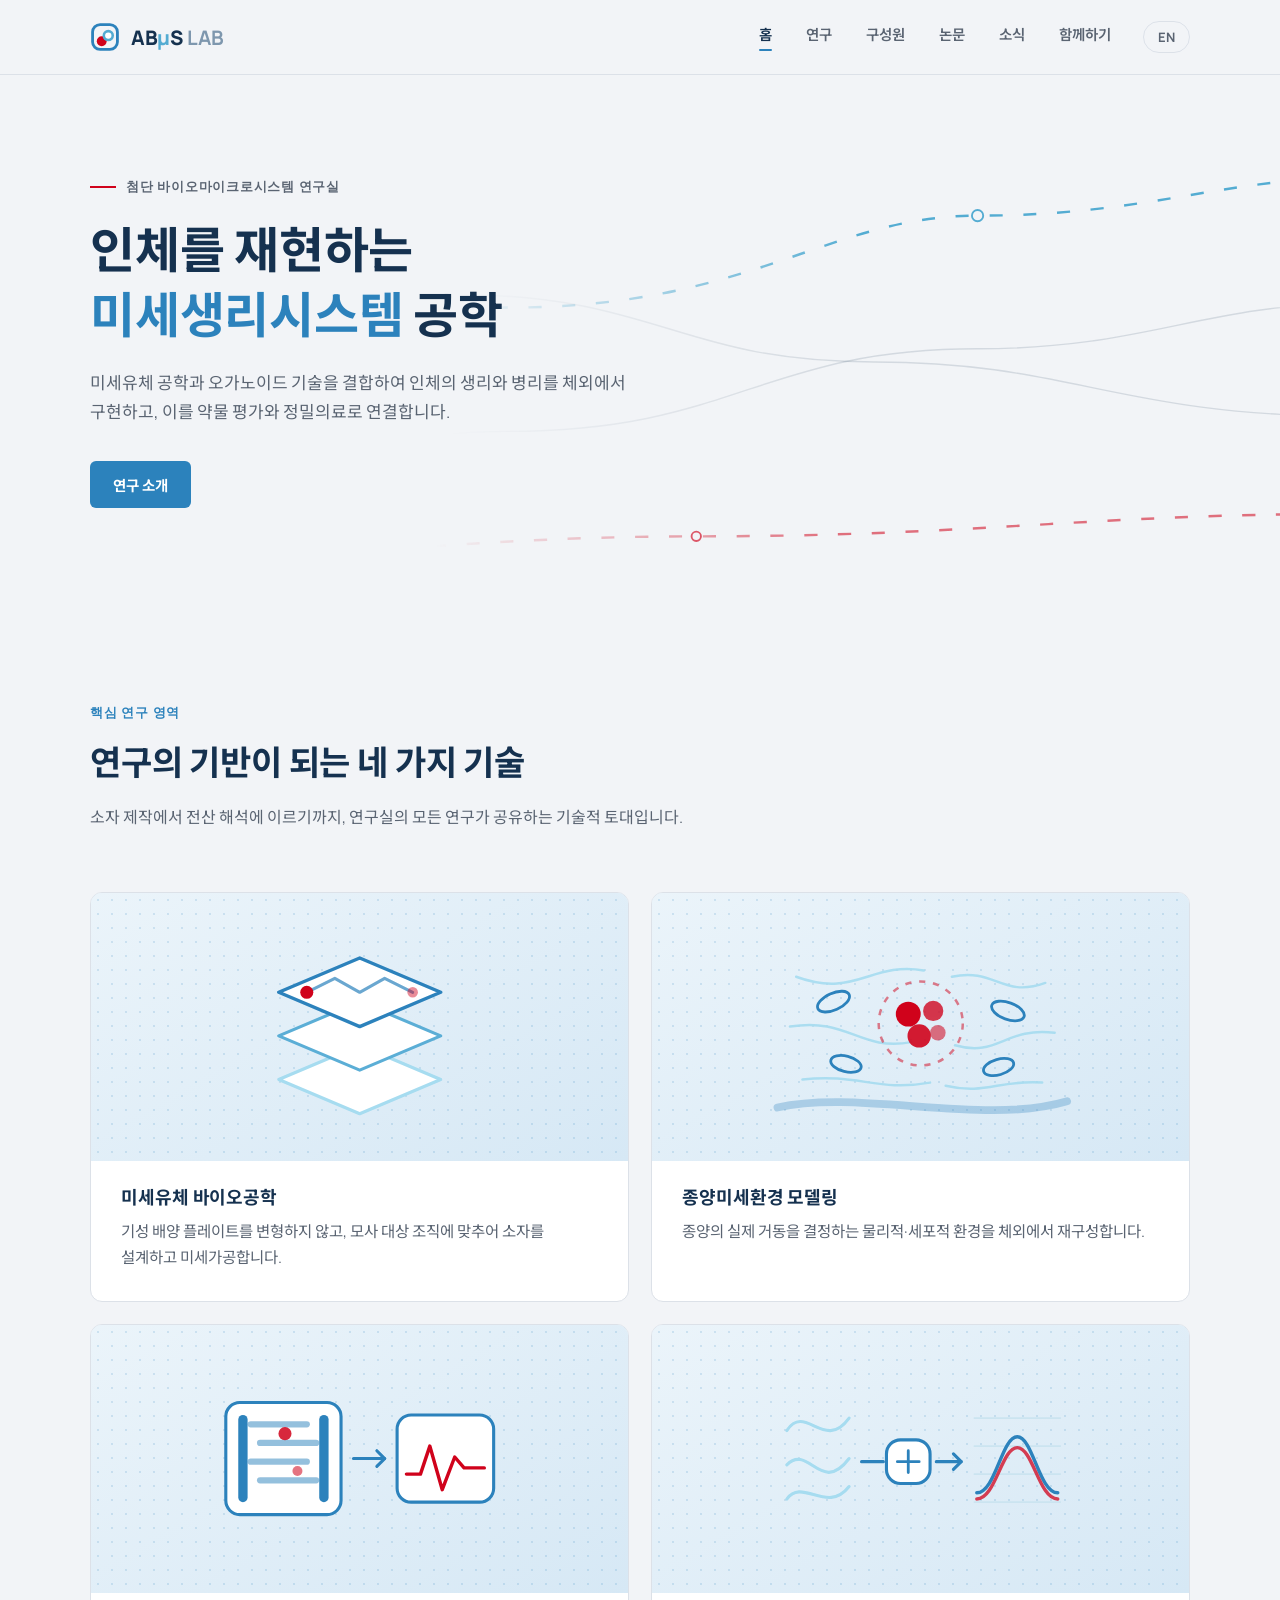
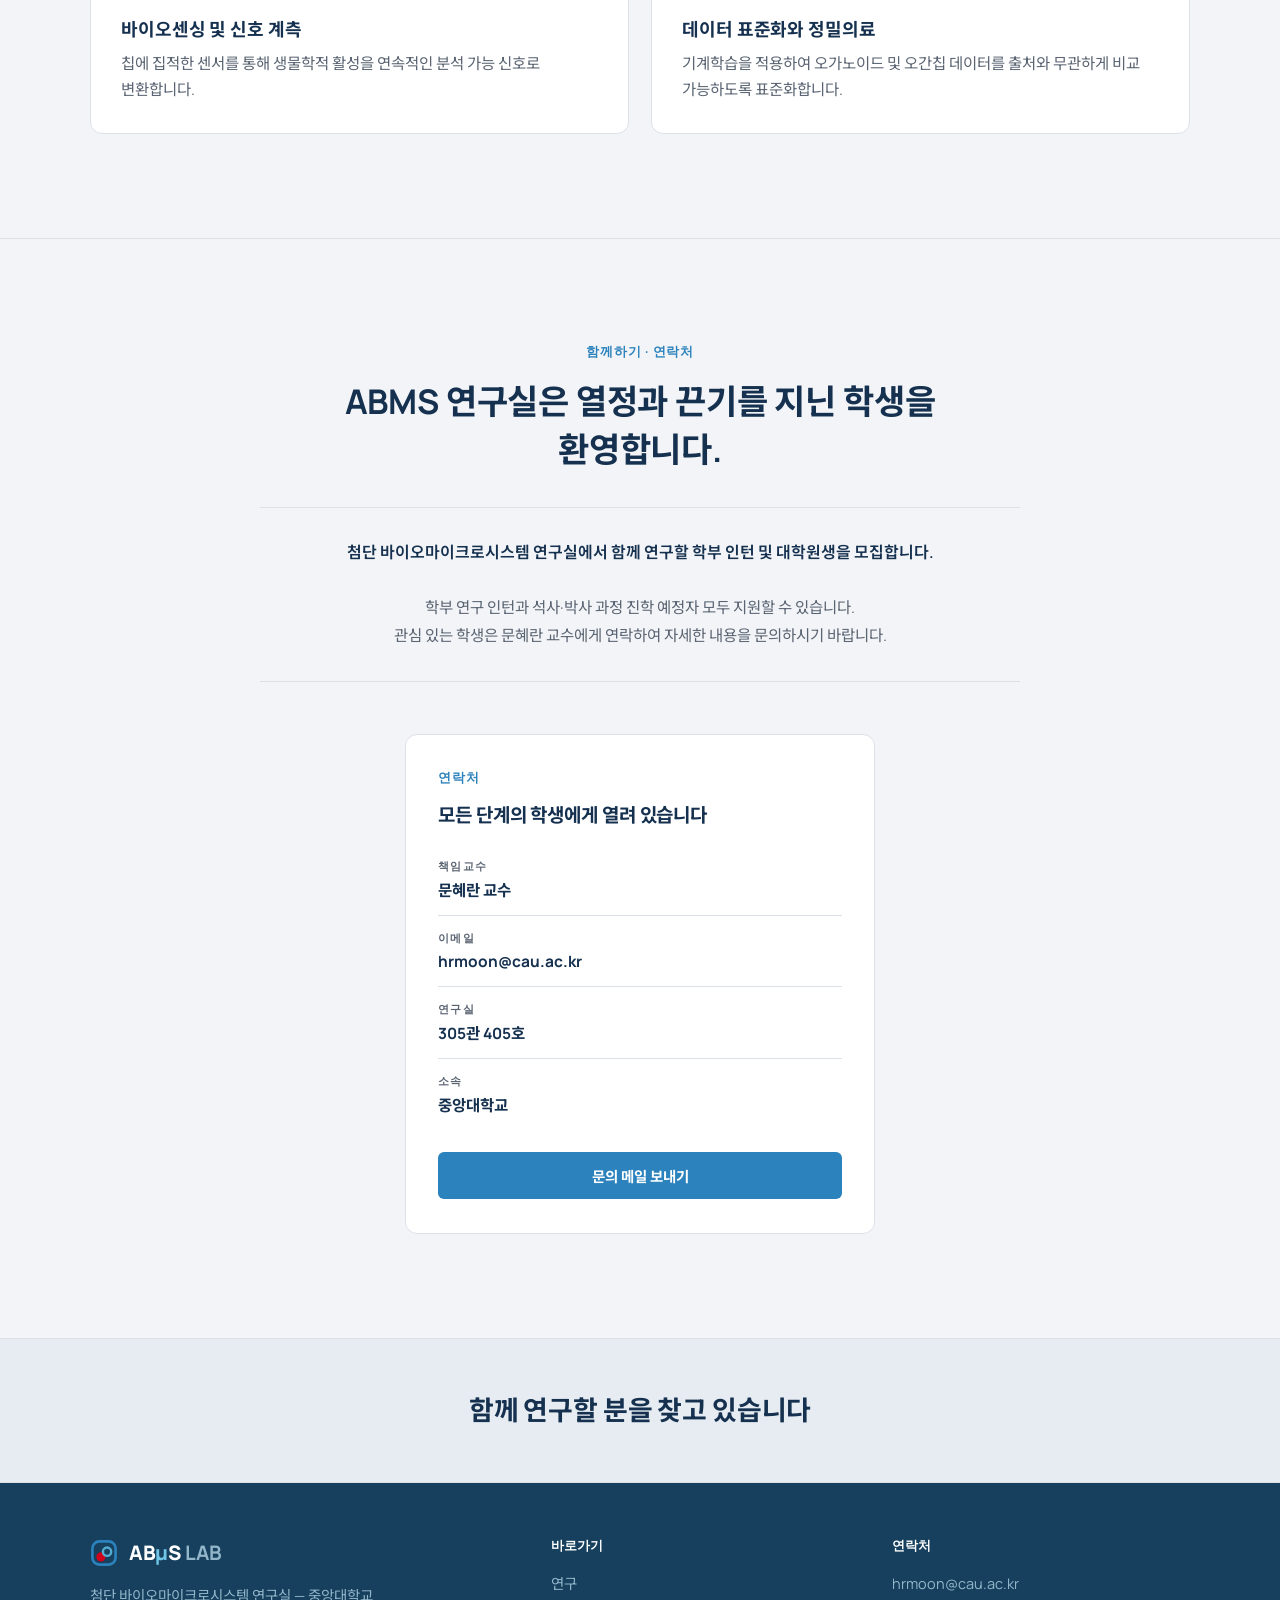
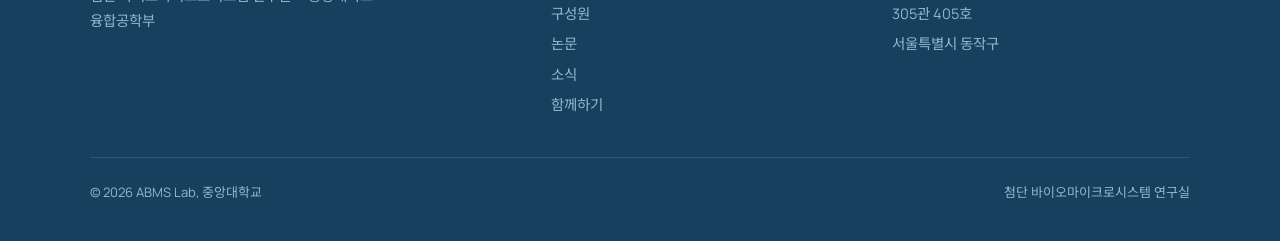
==== commit 7c9c5b61: "Move the Korean wording into an editable copy file The translations were buried in the build script," ====
--- a/index-ko.html
+++ b/index-ko.html
@@ -48,13 +48,13 @@
   <div class="hero-glow" aria-hidden="true"></div>
   <div class="wrap">
     <span class="eyebrow mono">첨단 바이오마이크로시스템 연구실</span>
-    <h1>사람에 가까운 생물학을 위한<br><em>바이오마이크로시스템</em> 공학</h1>
+    <h1>인체를 재현하는<br><em>미세생리시스템</em> 공학</h1>
     <p class="hero-sub">
-      혁신적인 공학 플랫폼을 바탕으로 차세대 바이오마이크로시스템을 개발하고,
-      이를 인체의 생리와 병리, 나아가 첨단 의생명 응용으로 이어갑니다.
+      미세유체 공학과 오가노이드 기술을 결합하여 인체의 생리와 병리를 체외에서 구현하고,
+이를 약물 평가와 정밀의료로 연결합니다.
     </p>
     <div class="hero-cta">
-      <a class="btn btn-blue" href="research-ko.html">연구 살펴보기</a>
+      <a class="btn btn-blue" href="research-ko.html">연구 소개</a>
     </div>
   </div>
 </section>
@@ -63,10 +63,10 @@
 <section class="focus">
   <div class="wrap">
     <div class="sec-head">
-      <span class="mono">핵심 역량</span>
-      <h2>플랫폼을 떠받치는 기술</h2>
+      <span class="mono">핵심 연구 영역</span>
+      <h2>연구의 기반이 되는 네 가지 기술</h2>
       <p>
-        소자 제작부터 전산 해석까지, 연구를 떠받치는 네 가지 기술 영역입니다.
+        소자 제작에서 전산 해석에 이르기까지, 연구실의 모든 연구가 공유하는 기술적 토대입니다.
       </p>
     </div>
     <div class="fgrid">
@@ -84,7 +84,7 @@
         </div>
         <div class="fbody">
           <h3>미세유체 바이오공학</h3>
-          <p>기성 플레이트를 변형해 쓰는 대신, 모사하려는 조직에 맞춰 소자를 설계하고 직접 미세가공합니다.</p>
+          <p>기성 배양 플레이트를 변형하지 않고, 모사 대상 조직에 맞추어 소자를 설계하고 미세가공합니다.</p>
         </div>
       </div>
 
@@ -113,7 +113,7 @@
         </div>
         <div class="fbody">
           <h3>종양미세환경 모델링</h3>
-          <p>종양이 실제로 작동하는 물리적·세포적 환경을 그대로 재현합니다.</p>
+          <p>종양의 실제 거동을 결정하는 물리적·세포적 환경을 체외에서 재구성합니다.</p>
         </div>
       </div>
 
@@ -138,8 +138,8 @@
           </svg>
         </div>
         <div class="fbody">
-          <h3>바이오센싱과 신호 계측</h3>
-          <p>칩에 집적한 센서로 생물학적 활동을 끊김 없이 분석 가능한 신호로 바꿉니다.</p>
+          <h3>바이오센싱 및 신호 계측</h3>
+          <p>칩에 집적한 센서를 통해 생물학적 활성을 연속적인 분석 가능 신호로 변환합니다.</p>
         </div>
       </div>
 
@@ -167,8 +167,8 @@
           </svg>
         </div>
         <div class="fbody">
-          <h3>표준화와 정밀의료</h3>
-          <p>기계학습을 적용해 오가노이드·오간칩 데이터를 출처가 달라도 비교할 수 있게 만듭니다.</p>
+          <h3>데이터 표준화와 정밀의료</h3>
+          <p>기계학습을 적용하여 오가노이드 및 오간칩 데이터를 출처와 무관하게 비교 가능하도록 표준화합니다.</p>
         </div>
       </div>
 
@@ -183,7 +183,7 @@
   <div class="wrap">
     <div class="sec-head">
       <span class="mono">함께하기 · 연락처</span>
-      <h2>ABMS 연구실은 호기심과 끈기를 갖춘 학생을 환영합니다.</h2>
+      <h2>ABMS 연구실은 열정과 끈기를 지닌 학생을 환영합니다.</h2>
     </div>
 
     <div class="jintro ruled">
@@ -191,14 +191,14 @@
         첨단 바이오마이크로시스템 연구실에서 함께 연구할 학부 인턴 및 대학원생을 모집합니다.
       </p>
       <p class="en">
-        학부 연구 인턴, 그리고 석사·박사 과정 진학을 생각 중인 학생 모두 지원할 수 있습니다.<br>
-        관심 있는 학생은 문혜란 교수에게 편하게 연락 주시기 바랍니다.
+        학부 연구 인턴과 석사·박사 과정 진학 예정자 모두 지원할 수 있습니다.<br>
+관심 있는 학생은 문혜란 교수에게 연락하여 자세한 내용을 문의하시기 바랍니다.
       </p>
     </div>
 
     <div class="card-contact centered">
       <span class="mono">연락처</span>
-      <h3>어느 단계의 학생이든 환영합니다</h3>
+      <h3>모든 단계의 학생에게 열려 있습니다</h3>
       <div class="crow"><span class="cl">책임교수</span><span class="cv">문혜란 교수</span></div>
       <div class="crow"><span class="cl">이메일</span><a class="cv" href="mailto:hrmoon@cau.ac.kr">hrmoon@cau.ac.kr</a></div>
       <div class="crow"><span class="cl">연구실</span><span class="cv">305관 405호</span></div>
